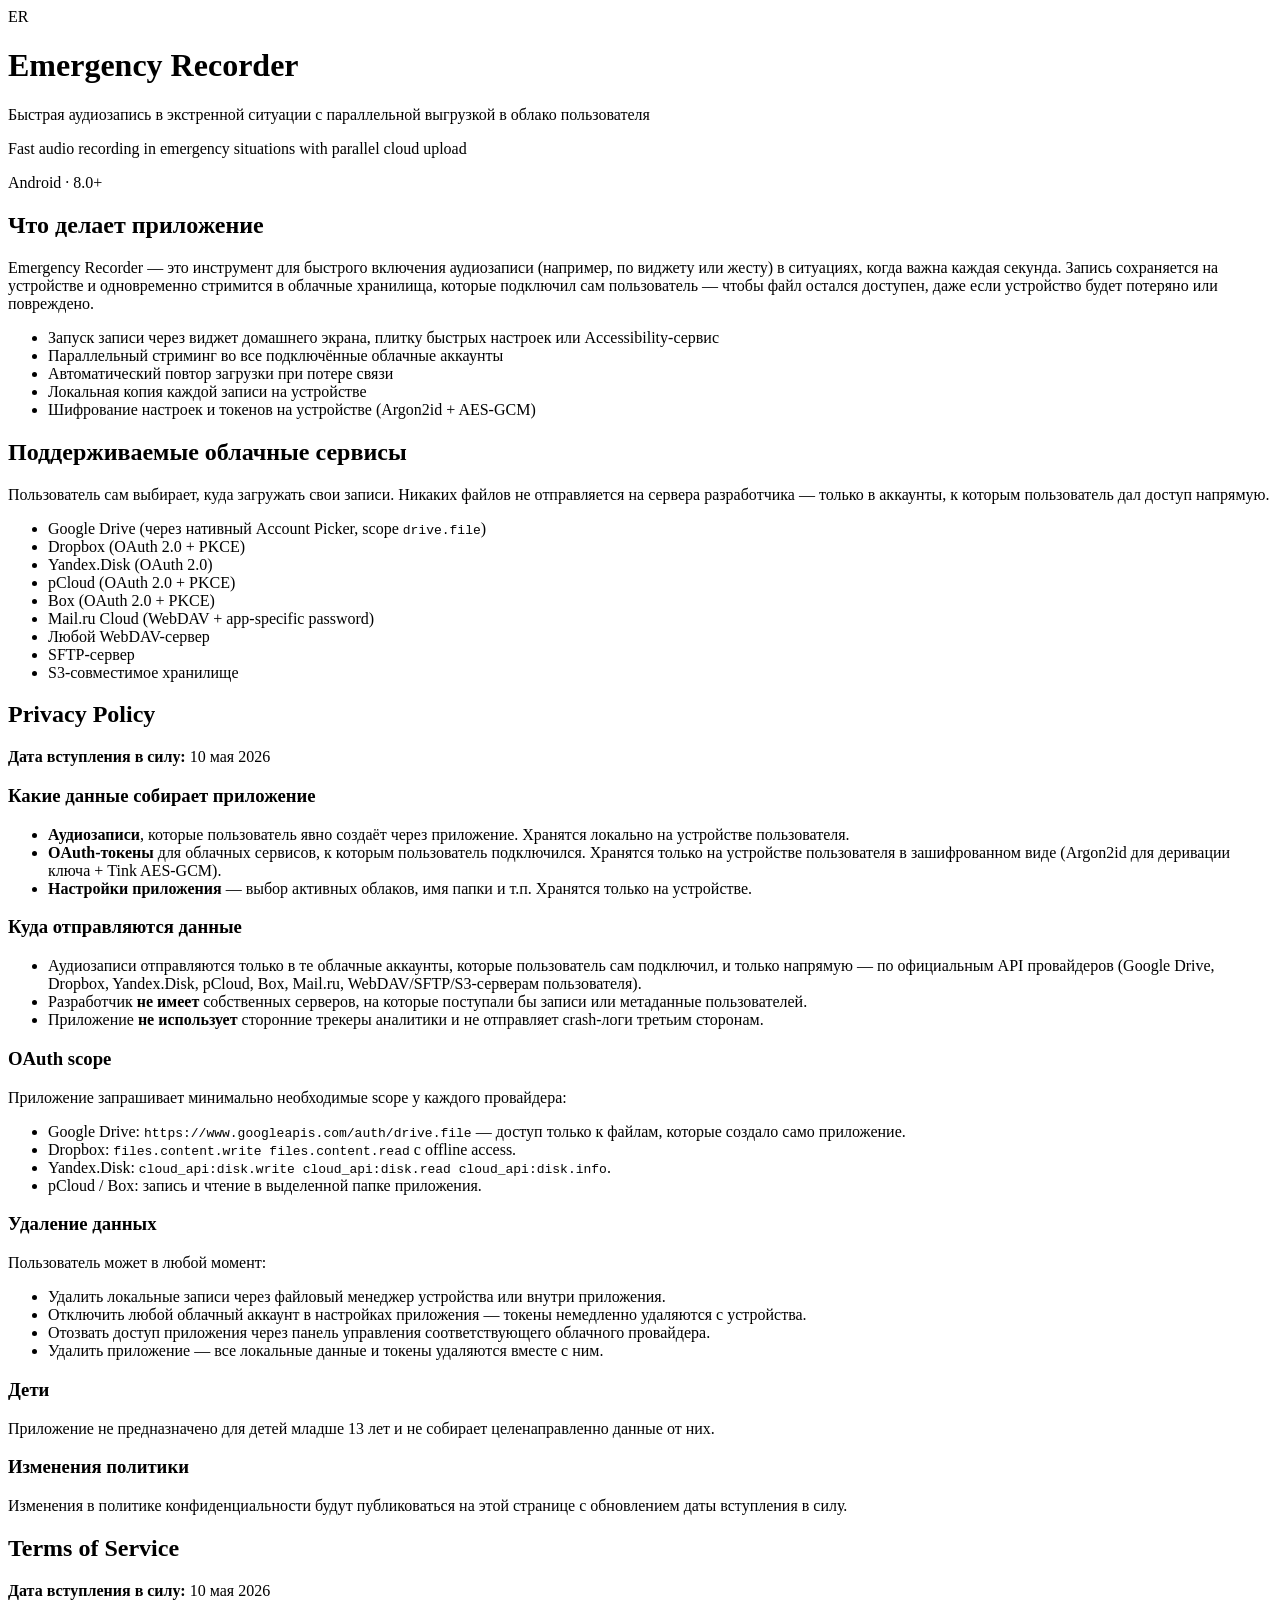
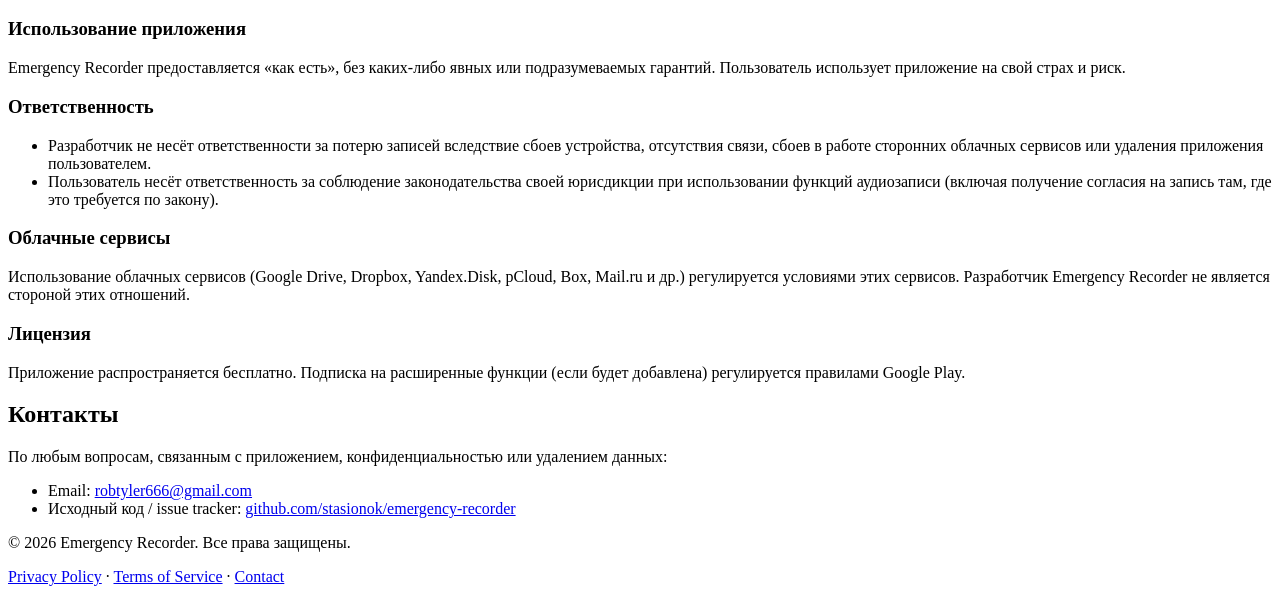
==== index.html @ 7aef54a2 "Add landing page" ====
<!doctype html>
<html lang="ru">
<head>
<meta charset="utf-8">
<meta name="viewport" content="width=device-width, initial-scale=1">
<title>Emergency Recorder — Android app for safety audio recording</title>
<meta name="description" content="Emergency Recorder — приложение для Android, которое мгновенно начинает аудиозапись и параллельно загружает её в выбранные облачные сервисы пользователя.">
<link rel="stylesheet" href="style.css">
</head>
<body>

<header class="hero">
  <div class="container">
    <div class="logo-block">
      <div class="logo-placeholder" aria-hidden="true">ER</div>
      <h1>Emergency Recorder</h1>
    </div>
    <p class="tagline">Быстрая аудиозапись в экстренной ситуации с параллельной выгрузкой в облако пользователя</p>
    <p class="tagline-en">Fast audio recording in emergency situations with parallel cloud upload</p>
    <p class="platform">Android · 8.0+</p>
  </div>
</header>

<main class="container">

<section id="overview">
  <h2>Что делает приложение</h2>
  <p>Emergency Recorder — это инструмент для быстрого включения аудиозаписи (например, по виджету или жесту) в ситуациях, когда важна каждая секунда. Запись сохраняется на устройстве и одновременно стримится в облачные хранилища, которые подключил сам пользователь — чтобы файл остался доступен, даже если устройство будет потеряно или повреждено.</p>
  <ul class="features">
    <li>Запуск записи через виджет домашнего экрана, плитку быстрых настроек или Accessibility-сервис</li>
    <li>Параллельный стриминг во все подключённые облачные аккаунты</li>
    <li>Автоматический повтор загрузки при потере связи</li>
    <li>Локальная копия каждой записи на устройстве</li>
    <li>Шифрование настроек и токенов на устройстве (Argon2id + AES-GCM)</li>
  </ul>
</section>

<section id="cloud-providers">
  <h2>Поддерживаемые облачные сервисы</h2>
  <p>Пользователь сам выбирает, куда загружать свои записи. Никаких файлов не отправляется на сервера разработчика — только в аккаунты, к которым пользователь дал доступ напрямую.</p>
  <ul class="providers">
    <li>Google Drive (через нативный Account Picker, scope <code>drive.file</code>)</li>
    <li>Dropbox (OAuth 2.0 + PKCE)</li>
    <li>Yandex.Disk (OAuth 2.0)</li>
    <li>pCloud (OAuth 2.0 + PKCE)</li>
    <li>Box (OAuth 2.0 + PKCE)</li>
    <li>Mail.ru Cloud (WebDAV + app-specific password)</li>
    <li>Любой WebDAV-сервер</li>
    <li>SFTP-сервер</li>
    <li>S3-совместимое хранилище</li>
  </ul>
</section>

<section id="privacy">
  <h2>Privacy Policy</h2>
  <p><strong>Дата вступления в силу:</strong> 10 мая 2026</p>

  <h3>Какие данные собирает приложение</h3>
  <ul>
    <li><strong>Аудиозаписи</strong>, которые пользователь явно создаёт через приложение. Хранятся локально на устройстве пользователя.</li>
    <li><strong>OAuth-токены</strong> для облачных сервисов, к которым пользователь подключился. Хранятся только на устройстве пользователя в зашифрованном виде (Argon2id для деривации ключа + Tink AES-GCM).</li>
    <li><strong>Настройки приложения</strong> — выбор активных облаков, имя папки и т.п. Хранятся только на устройстве.</li>
  </ul>

  <h3>Куда отправляются данные</h3>
  <ul>
    <li>Аудиозаписи отправляются только в те облачные аккаунты, которые пользователь сам подключил, и только напрямую — по официальным API провайдеров (Google Drive, Dropbox, Yandex.Disk, pCloud, Box, Mail.ru, WebDAV/SFTP/S3-серверам пользователя).</li>
    <li>Разработчик <strong>не имеет</strong> собственных серверов, на которые поступали бы записи или метаданные пользователей.</li>
    <li>Приложение <strong>не использует</strong> сторонние трекеры аналитики и не отправляет crash-логи третьим сторонам.</li>
  </ul>

  <h3>OAuth scope</h3>
  <p>Приложение запрашивает минимально необходимые scope у каждого провайдера:</p>
  <ul>
    <li>Google Drive: <code>https://www.googleapis.com/auth/drive.file</code> — доступ только к файлам, которые создало само приложение.</li>
    <li>Dropbox: <code>files.content.write files.content.read</code> с offline access.</li>
    <li>Yandex.Disk: <code>cloud_api:disk.write cloud_api:disk.read cloud_api:disk.info</code>.</li>
    <li>pCloud / Box: запись и чтение в выделенной папке приложения.</li>
  </ul>

  <h3>Удаление данных</h3>
  <p>Пользователь может в любой момент:</p>
  <ul>
    <li>Удалить локальные записи через файловый менеджер устройства или внутри приложения.</li>
    <li>Отключить любой облачный аккаунт в настройках приложения — токены немедленно удаляются с устройства.</li>
    <li>Отозвать доступ приложения через панель управления соответствующего облачного провайдера.</li>
    <li>Удалить приложение — все локальные данные и токены удаляются вместе с ним.</li>
  </ul>

  <h3>Дети</h3>
  <p>Приложение не предназначено для детей младше 13 лет и не собирает целенаправленно данные от них.</p>

  <h3>Изменения политики</h3>
  <p>Изменения в политике конфиденциальности будут публиковаться на этой странице с обновлением даты вступления в силу.</p>
</section>

<section id="terms">
  <h2>Terms of Service</h2>
  <p><strong>Дата вступления в силу:</strong> 10 мая 2026</p>

  <h3>Использование приложения</h3>
  <p>Emergency Recorder предоставляется «как есть», без каких-либо явных или подразумеваемых гарантий. Пользователь использует приложение на свой страх и риск.</p>

  <h3>Ответственность</h3>
  <ul>
    <li>Разработчик не несёт ответственности за потерю записей вследствие сбоев устройства, отсутствия связи, сбоев в работе сторонних облачных сервисов или удаления приложения пользователем.</li>
    <li>Пользователь несёт ответственность за соблюдение законодательства своей юрисдикции при использовании функций аудиозаписи (включая получение согласия на запись там, где это требуется по закону).</li>
  </ul>

  <h3>Облачные сервисы</h3>
  <p>Использование облачных сервисов (Google Drive, Dropbox, Yandex.Disk, pCloud, Box, Mail.ru и др.) регулируется условиями этих сервисов. Разработчик Emergency Recorder не является стороной этих отношений.</p>

  <h3>Лицензия</h3>
  <p>Приложение распространяется бесплатно. Подписка на расширенные функции (если будет добавлена) регулируется правилами Google Play.</p>
</section>

<section id="contact">
  <h2>Контакты</h2>
  <p>По любым вопросам, связанным с приложением, конфиденциальностью или удалением данных:</p>
  <ul>
    <li>Email: <a href="mailto:robtyler666@gmail.com">robtyler666@gmail.com</a></li>
    <li>Исходный код / issue tracker: <a href="https://github.com/stasionok/emergency-recorder">github.com/stasionok/emergency-recorder</a></li>
  </ul>
</section>

</main>

<footer>
  <div class="container">
    <p>© 2026 Emergency Recorder. Все права защищены.</p>
    <p><a href="#privacy">Privacy Policy</a> · <a href="#terms">Terms of Service</a> · <a href="#contact">Contact</a></p>
  </div>
</footer>

</body>
</html>
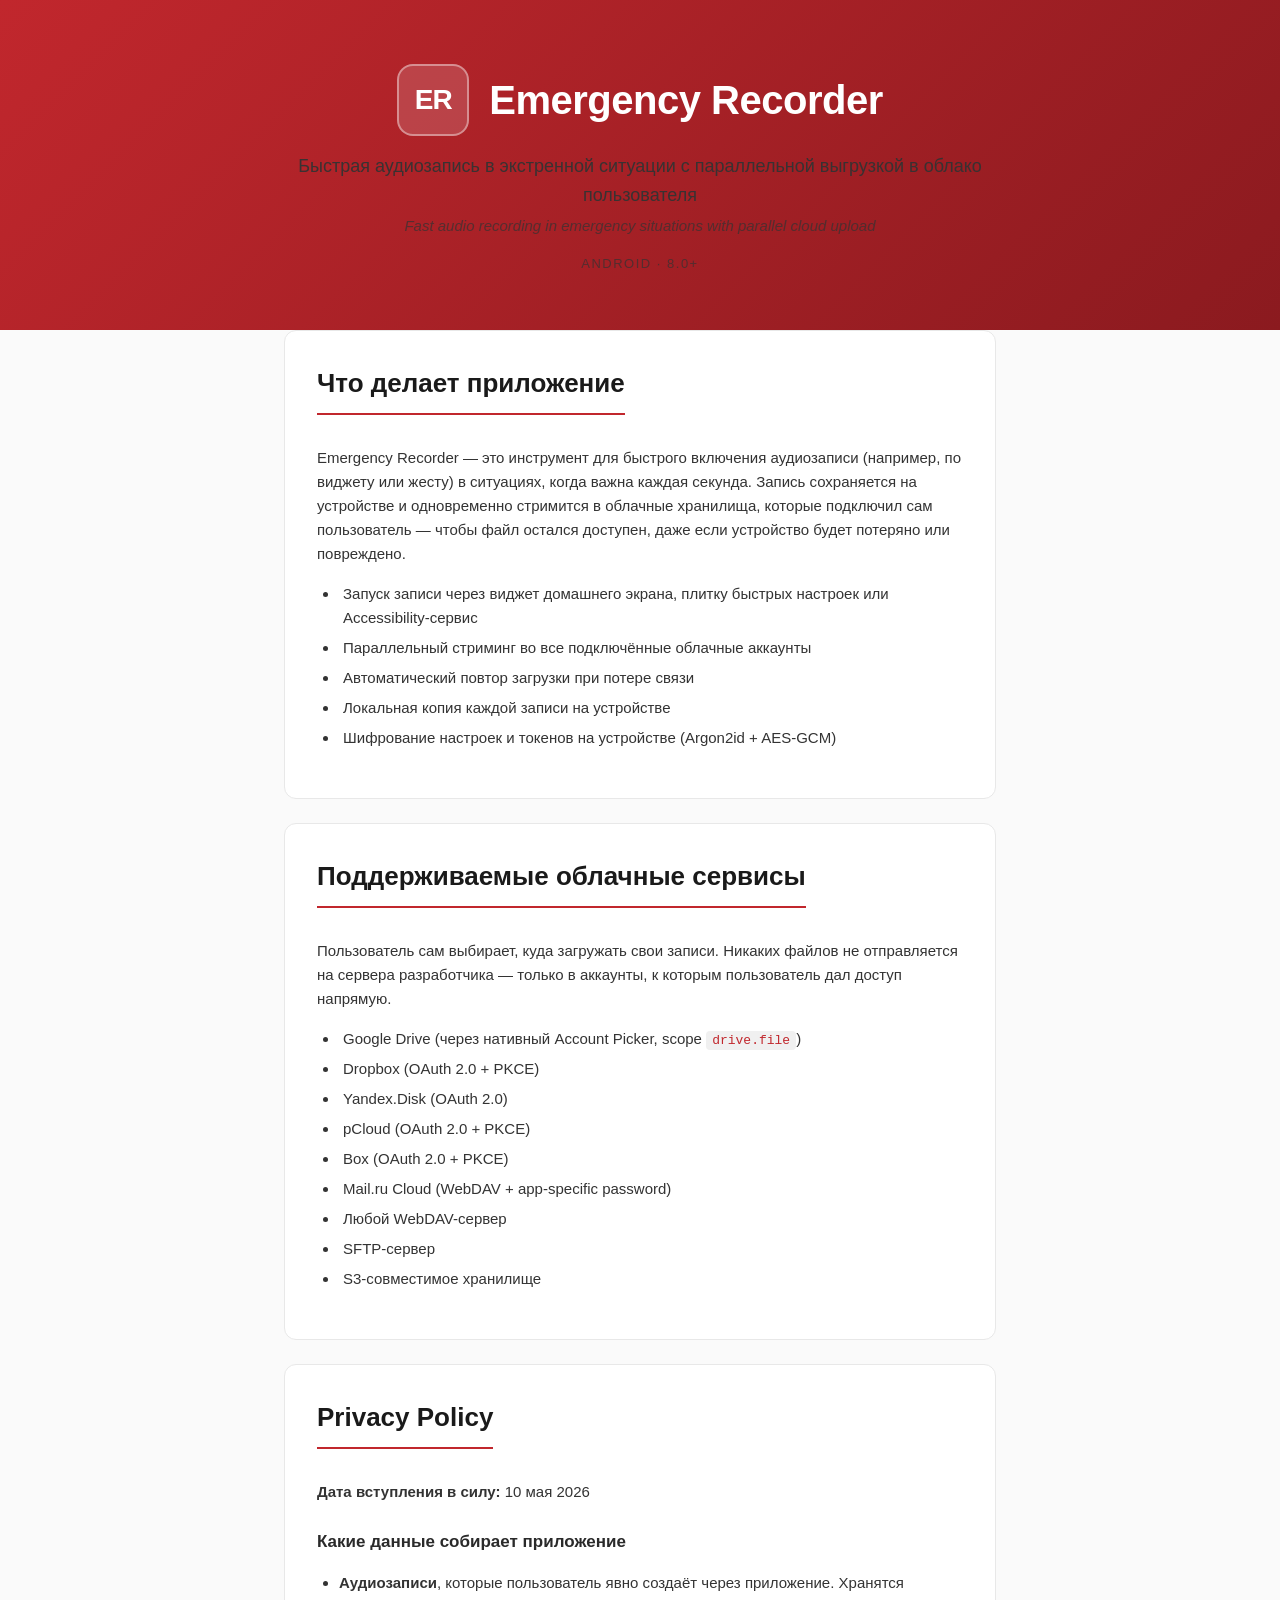
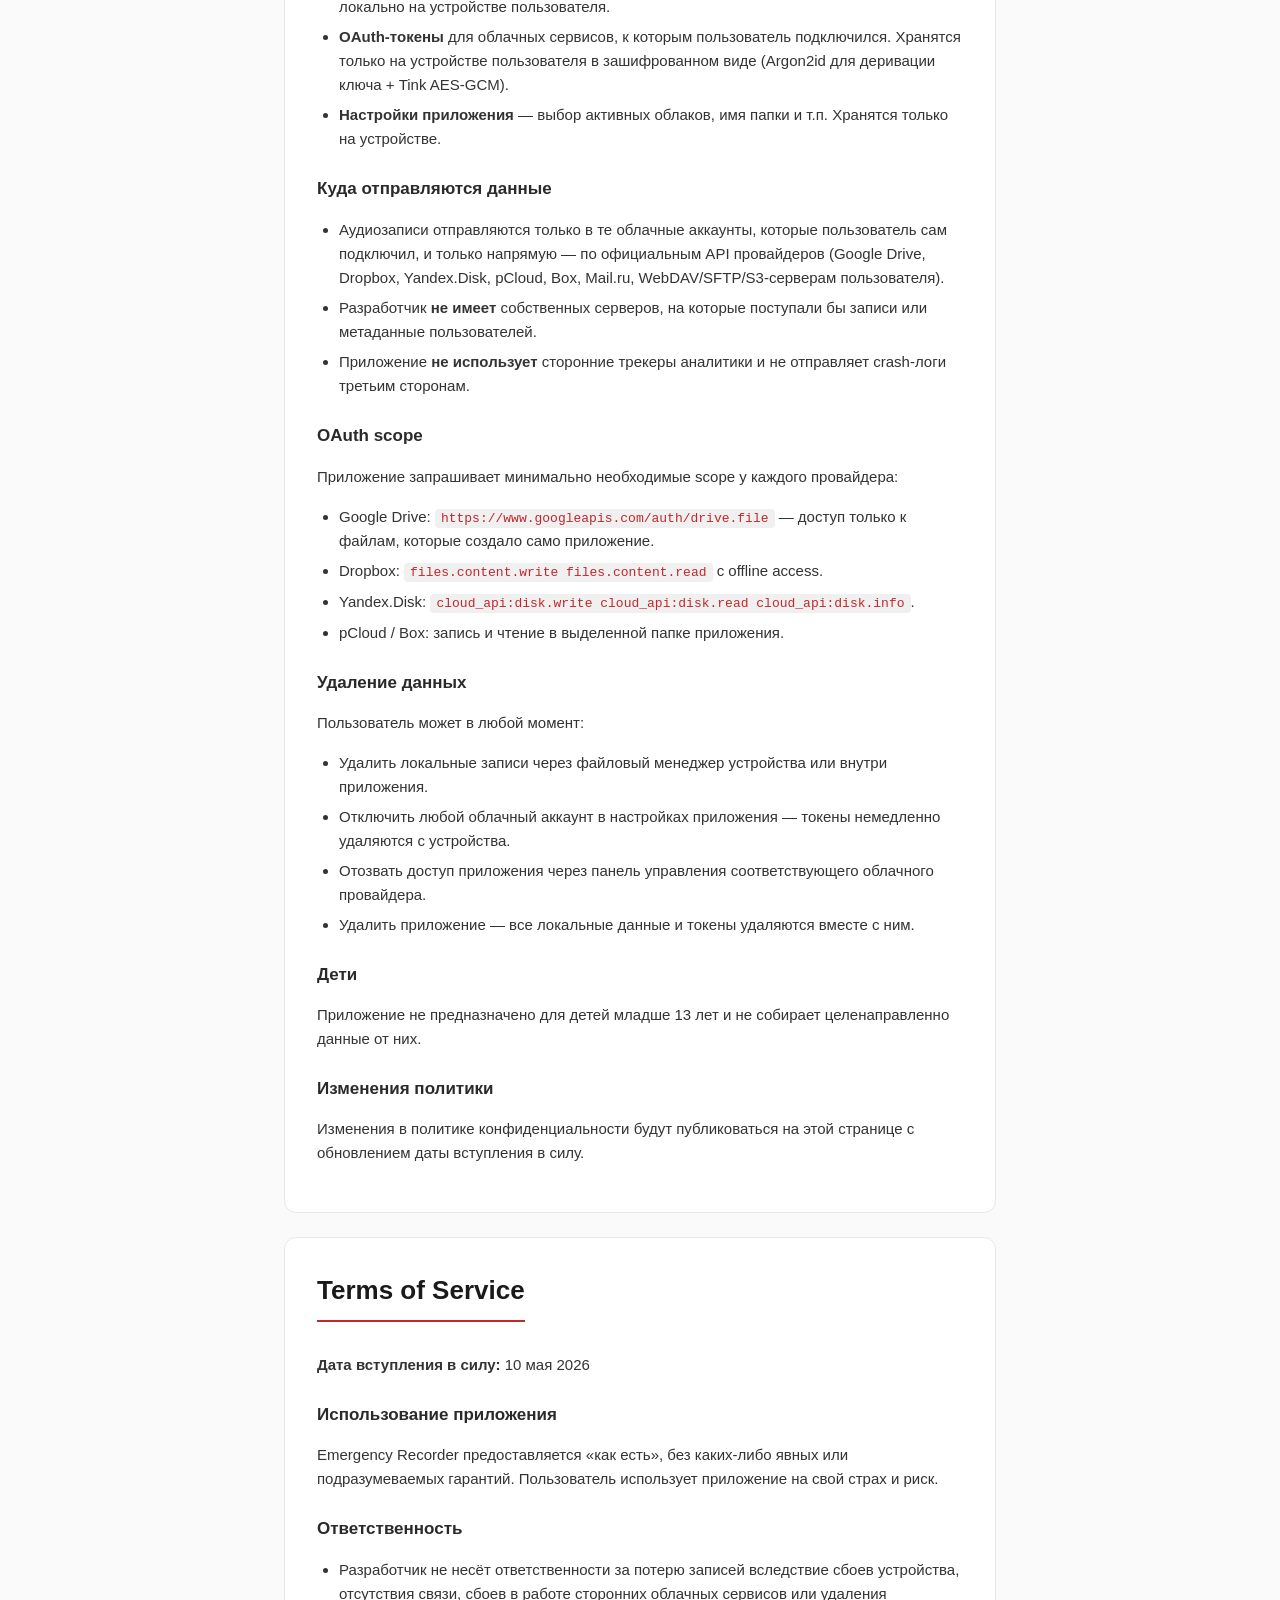
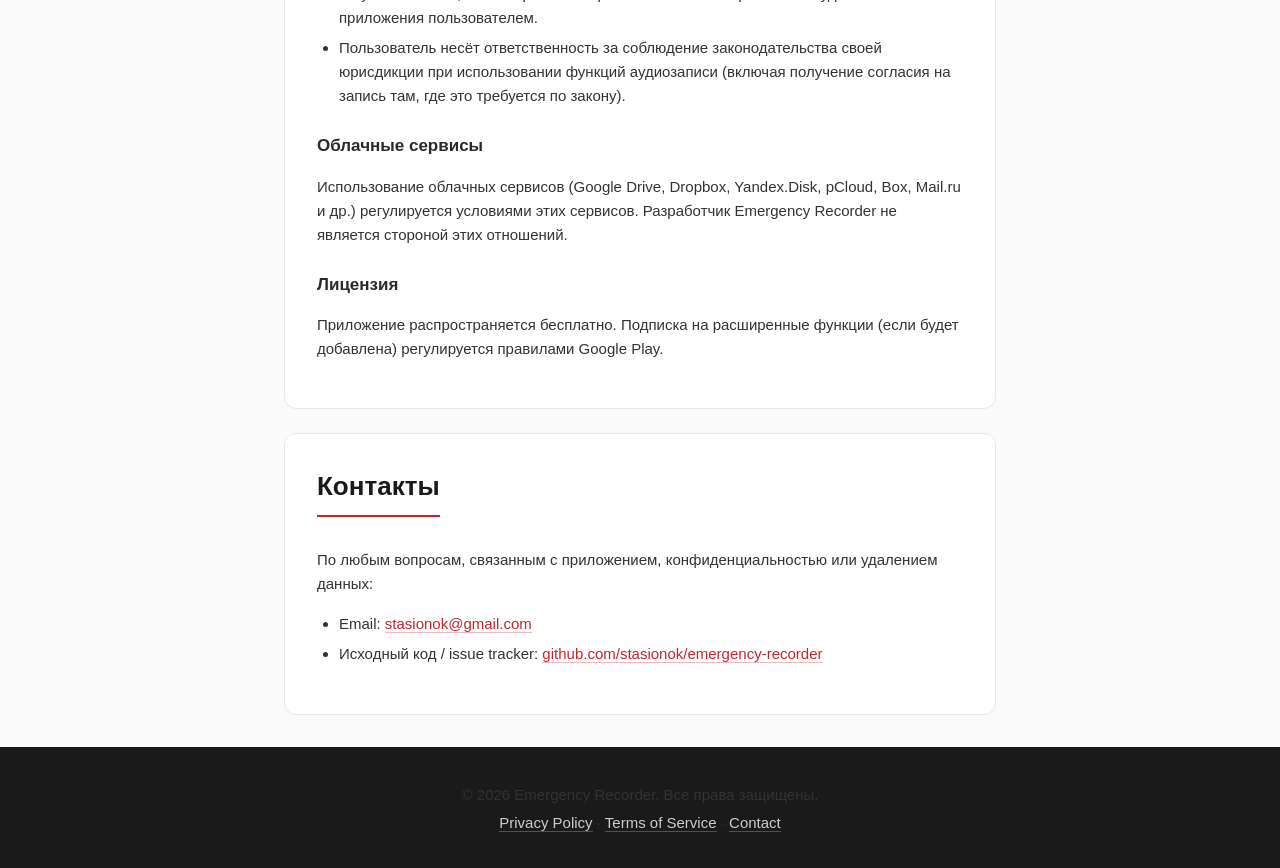
==== commit ff3a20e8: "fix email" ====
--- a/index.html
+++ b/index.html
@@ -118,7 +118,7 @@
   <h2>Контакты</h2>
   <p>По любым вопросам, связанным с приложением, конфиденциальностью или удалением данных:</p>
   <ul>
-    <li>Email: <a href="mailto:robtyler666@gmail.com">robtyler666@gmail.com</a></li>
+    <li>Email: <a href="mailto:stasionok@gmail.com">stasionok@gmail.com</a></li>
     <li>Исходный код / issue tracker: <a href="https://github.com/stasionok/emergency-recorder">github.com/stasionok/emergency-recorder</a></li>
   </ul>
 </section>
--- a/style.css
+++ b/style.css
@@ -0,0 +1,190 @@
+* { box-sizing: border-box; }
+
+html, body {
+  margin: 0;
+  padding: 0;
+  font-family: -apple-system, BlinkMacSystemFont, "Segoe UI", Roboto, "Helvetica Neue", Arial, sans-serif;
+  font-size: 16px;
+  line-height: 1.6;
+  color: #1a1a1a;
+  background: #fafafa;
+}
+
+.container {
+  max-width: 760px;
+  margin: 0 auto;
+  padding: 0 24px;
+}
+
+/* Hero */
+.hero {
+  background: linear-gradient(135deg, #c1272d 0%, #8b1a1f 100%);
+  color: #fff;
+  padding: 64px 0 56px;
+  text-align: center;
+}
+
+.logo-block {
+  display: flex;
+  align-items: center;
+  justify-content: center;
+  gap: 20px;
+  margin-bottom: 16px;
+}
+
+.logo-placeholder {
+  width: 72px;
+  height: 72px;
+  border-radius: 16px;
+  background: rgba(255, 255, 255, 0.15);
+  border: 2px solid rgba(255, 255, 255, 0.4);
+  display: flex;
+  align-items: center;
+  justify-content: center;
+  font-size: 28px;
+  font-weight: 700;
+  letter-spacing: -1px;
+}
+
+.hero h1 {
+  margin: 0;
+  font-size: 40px;
+  font-weight: 700;
+  letter-spacing: -0.5px;
+}
+
+.tagline {
+  margin: 0 0 4px;
+  font-size: 18px;
+  opacity: 0.95;
+}
+
+.tagline-en {
+  margin: 0 0 16px;
+  font-size: 15px;
+  opacity: 0.7;
+  font-style: italic;
+}
+
+.platform {
+  margin: 0;
+  font-size: 13px;
+  text-transform: uppercase;
+  letter-spacing: 1.5px;
+  opacity: 0.7;
+}
+
+/* Sections */
+main {
+  padding: 48px 0 32px;
+}
+
+section {
+  background: #fff;
+  border: 1px solid #e8e8e8;
+  border-radius: 12px;
+  padding: 32px;
+  margin-bottom: 24px;
+}
+
+h2 {
+  margin: 0 0 16px;
+  font-size: 26px;
+  font-weight: 600;
+  color: #1a1a1a;
+  border-bottom: 2px solid #c1272d;
+  padding-bottom: 8px;
+  display: inline-block;
+}
+
+h3 {
+  margin: 24px 0 8px;
+  font-size: 17px;
+  font-weight: 600;
+  color: #2a2a2a;
+}
+
+p, li {
+  font-size: 15px;
+  color: #333;
+}
+
+ul {
+  padding-left: 22px;
+}
+
+li {
+  margin-bottom: 6px;
+}
+
+code {
+  background: #f0f0f0;
+  padding: 2px 6px;
+  border-radius: 4px;
+  font-family: "SF Mono", Menlo, Consolas, monospace;
+  font-size: 13px;
+  color: #c1272d;
+}
+
+a {
+  color: #c1272d;
+  text-decoration: none;
+  border-bottom: 1px solid rgba(193, 39, 45, 0.3);
+  transition: border-color 0.15s;
+}
+
+a:hover {
+  border-bottom-color: #c1272d;
+}
+
+.features li,
+.providers li {
+  padding-left: 4px;
+}
+
+/* Footer */
+footer {
+  background: #1a1a1a;
+  color: #999;
+  padding: 32px 0;
+  margin-top: 32px;
+  text-align: center;
+  font-size: 14px;
+}
+
+footer a {
+  color: #ccc;
+  border-bottom-color: rgba(204, 204, 204, 0.3);
+}
+
+footer a:hover {
+  border-bottom-color: #ccc;
+}
+
+footer p {
+  margin: 4px 0;
+}
+
+/* Responsive */
+@media (max-width: 640px) {
+  .hero {
+    padding: 48px 0 40px;
+  }
+  .hero h1 {
+    font-size: 30px;
+  }
+  .tagline {
+    font-size: 16px;
+  }
+  .logo-placeholder {
+    width: 56px;
+    height: 56px;
+    font-size: 22px;
+  }
+  section {
+    padding: 24px 20px;
+  }
+  h2 {
+    font-size: 22px;
+  }
+}
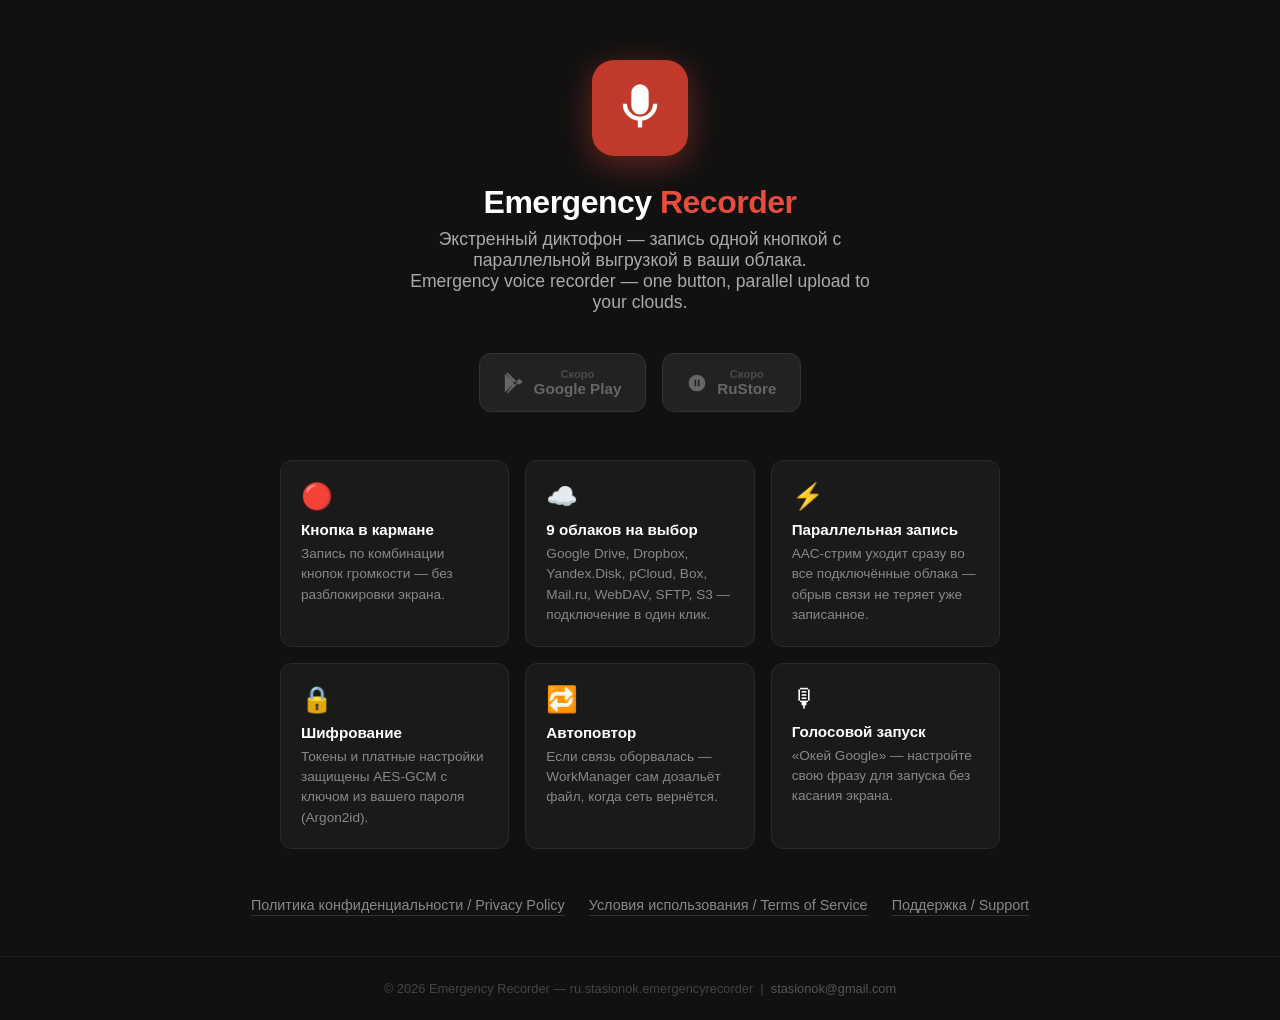
==== commit 945a4ca6: "Update landing: Emergency Recorder branding, 6 features, 9 clouds, OAuth" ====
--- a/index.html
+++ b/index.html
@@ -1,135 +1,211 @@
-<!doctype html>
+<!DOCTYPE html>
 <html lang="ru">
 <head>
-<meta charset="utf-8">
-<meta name="viewport" content="width=device-width, initial-scale=1">
-<title>Emergency Recorder — Android app for safety audio recording</title>
-<meta name="description" content="Emergency Recorder — приложение для Android, которое мгновенно начинает аудиозапись и параллельно загружает её в выбранные облачные сервисы пользователя.">
-<link rel="stylesheet" href="style.css">
+  <meta charset="UTF-8">
+  <meta name="viewport" content="width=device-width, initial-scale=1.0">
+  <title>Emergency Recorder — Экстренный диктофон с облачной выгрузкой</title>
+  <style>
+    *, *::before, *::after { box-sizing: border-box; margin: 0; padding: 0; }
+    body {
+      font-family: -apple-system, BlinkMacSystemFont, 'Segoe UI', Roboto, Helvetica, Arial, sans-serif;
+      background: #111;
+      color: #fff;
+      min-height: 100vh;
+      display: flex;
+      flex-direction: column;
+    }
+    .hero {
+      flex: 1;
+      display: flex;
+      flex-direction: column;
+      align-items: center;
+      justify-content: center;
+      padding: 60px 24px 40px;
+      text-align: center;
+    }
+    .icon {
+      width: 96px;
+      height: 96px;
+      background: #c0392b;
+      border-radius: 22px;
+      display: flex;
+      align-items: center;
+      justify-content: center;
+      margin-bottom: 28px;
+      box-shadow: 0 8px 32px rgba(192,57,43,0.5);
+    }
+    .icon svg { width: 52px; height: 52px; fill: #fff; }
+    h1 {
+      font-size: 2rem;
+      font-weight: 800;
+      letter-spacing: -0.5px;
+      margin-bottom: 8px;
+    }
+    h1 span { color: #e74c3c; }
+    .tagline {
+      font-size: 1.1rem;
+      color: #aaa;
+      margin-bottom: 40px;
+      max-width: 480px;
+    }
+    .store-buttons {
+      display: flex;
+      gap: 16px;
+      flex-wrap: wrap;
+      justify-content: center;
+      margin-bottom: 48px;
+    }
+    .store-btn {
+      display: inline-flex;
+      align-items: center;
+      gap: 10px;
+      padding: 14px 24px;
+      border-radius: 12px;
+      font-size: 0.95rem;
+      font-weight: 600;
+      text-decoration: none;
+      transition: opacity 0.2s, transform 0.15s;
+    }
+    .store-btn:hover { opacity: 0.85; transform: translateY(-2px); }
+    .store-btn.google {
+      background: #fff;
+      color: #111;
+    }
+    .store-btn.rustore {
+      background: #0066ff;
+      color: #fff;
+    }
+    .store-btn.coming-soon {
+      background: #222;
+      color: #666;
+      border: 1px solid #333;
+      cursor: default;
+    }
+    .store-btn.coming-soon:hover { opacity: 1; transform: none; }
+    .badge-label { font-size: 0.7rem; opacity: 0.6; display: block; }
+    .features {
+      display: grid;
+      grid-template-columns: repeat(auto-fit, minmax(200px, 1fr));
+      gap: 16px;
+      max-width: 720px;
+      width: 100%;
+      margin-bottom: 48px;
+    }
+    .feature {
+      background: #1a1a1a;
+      border: 1px solid #2a2a2a;
+      border-radius: 12px;
+      padding: 20px;
+      text-align: left;
+    }
+    .feature-icon { font-size: 1.6rem; margin-bottom: 10px; }
+    .feature h3 { font-size: 0.95rem; font-weight: 700; margin-bottom: 6px; }
+    .feature p { font-size: 0.85rem; color: #888; line-height: 1.5; }
+    .docs-links {
+      display: flex;
+      gap: 24px;
+      flex-wrap: wrap;
+      justify-content: center;
+    }
+    .docs-links a {
+      color: #888;
+      text-decoration: none;
+      font-size: 0.9rem;
+      border-bottom: 1px solid #333;
+      padding-bottom: 2px;
+      transition: color 0.2s;
+    }
+    .docs-links a:hover { color: #e74c3c; border-color: #e74c3c; }
+    footer {
+      padding: 24px;
+      text-align: center;
+      font-size: 0.8rem;
+      color: #444;
+      border-top: 1px solid #1e1e1e;
+    }
+    footer a { color: #555; text-decoration: none; }
+    footer a:hover { color: #aaa; }
+    @media (max-width: 480px) {
+      h1 { font-size: 1.5rem; }
+      .store-buttons { flex-direction: column; align-items: center; }
+    }
+  </style>
 </head>
 <body>
 
-<header class="hero">
-  <div class="container">
-    <div class="logo-block">
-      <div class="logo-placeholder" aria-hidden="true">ER</div>
-      <h1>Emergency Recorder</h1>
-    </div>
-    <p class="tagline">Быстрая аудиозапись в экстренной ситуации с параллельной выгрузкой в облако пользователя</p>
-    <p class="tagline-en">Fast audio recording in emergency situations with parallel cloud upload</p>
-    <p class="platform">Android · 8.0+</p>
-  </div>
-</header>
-
-<main class="container">
-
-<section id="overview">
-  <h2>Что делает приложение</h2>
-  <p>Emergency Recorder — это инструмент для быстрого включения аудиозаписи (например, по виджету или жесту) в ситуациях, когда важна каждая секунда. Запись сохраняется на устройстве и одновременно стримится в облачные хранилища, которые подключил сам пользователь — чтобы файл остался доступен, даже если устройство будет потеряно или повреждено.</p>
-  <ul class="features">
-    <li>Запуск записи через виджет домашнего экрана, плитку быстрых настроек или Accessibility-сервис</li>
-    <li>Параллельный стриминг во все подключённые облачные аккаунты</li>
-    <li>Автоматический повтор загрузки при потере связи</li>
-    <li>Локальная копия каждой записи на устройстве</li>
-    <li>Шифрование настроек и токенов на устройстве (Argon2id + AES-GCM)</li>
-  </ul>
-</section>
-
-<section id="cloud-providers">
-  <h2>Поддерживаемые облачные сервисы</h2>
-  <p>Пользователь сам выбирает, куда загружать свои записи. Никаких файлов не отправляется на сервера разработчика — только в аккаунты, к которым пользователь дал доступ напрямую.</p>
-  <ul class="providers">
-    <li>Google Drive (через нативный Account Picker, scope <code>drive.file</code>)</li>
-    <li>Dropbox (OAuth 2.0 + PKCE)</li>
-    <li>Yandex.Disk (OAuth 2.0)</li>
-    <li>pCloud (OAuth 2.0 + PKCE)</li>
-    <li>Box (OAuth 2.0 + PKCE)</li>
-    <li>Mail.ru Cloud (WebDAV + app-specific password)</li>
-    <li>Любой WebDAV-сервер</li>
-    <li>SFTP-сервер</li>
-    <li>S3-совместимое хранилище</li>
-  </ul>
-</section>
-
-<section id="privacy">
-  <h2>Privacy Policy</h2>
-  <p><strong>Дата вступления в силу:</strong> 10 мая 2026</p>
-
-  <h3>Какие данные собирает приложение</h3>
-  <ul>
-    <li><strong>Аудиозаписи</strong>, которые пользователь явно создаёт через приложение. Хранятся локально на устройстве пользователя.</li>
-    <li><strong>OAuth-токены</strong> для облачных сервисов, к которым пользователь подключился. Хранятся только на устройстве пользователя в зашифрованном виде (Argon2id для деривации ключа + Tink AES-GCM).</li>
-    <li><strong>Настройки приложения</strong> — выбор активных облаков, имя папки и т.п. Хранятся только на устройстве.</li>
-  </ul>
-
-  <h3>Куда отправляются данные</h3>
-  <ul>
-    <li>Аудиозаписи отправляются только в те облачные аккаунты, которые пользователь сам подключил, и только напрямую — по официальным API провайдеров (Google Drive, Dropbox, Yandex.Disk, pCloud, Box, Mail.ru, WebDAV/SFTP/S3-серверам пользователя).</li>
-    <li>Разработчик <strong>не имеет</strong> собственных серверов, на которые поступали бы записи или метаданные пользователей.</li>
-    <li>Приложение <strong>не использует</strong> сторонние трекеры аналитики и не отправляет crash-логи третьим сторонам.</li>
-  </ul>
-
-  <h3>OAuth scope</h3>
-  <p>Приложение запрашивает минимально необходимые scope у каждого провайдера:</p>
-  <ul>
-    <li>Google Drive: <code>https://www.googleapis.com/auth/drive.file</code> — доступ только к файлам, которые создало само приложение.</li>
-    <li>Dropbox: <code>files.content.write files.content.read</code> с offline access.</li>
-    <li>Yandex.Disk: <code>cloud_api:disk.write cloud_api:disk.read cloud_api:disk.info</code>.</li>
-    <li>pCloud / Box: запись и чтение в выделенной папке приложения.</li>
-  </ul>
-
-  <h3>Удаление данных</h3>
-  <p>Пользователь может в любой момент:</p>
-  <ul>
-    <li>Удалить локальные записи через файловый менеджер устройства или внутри приложения.</li>
-    <li>Отключить любой облачный аккаунт в настройках приложения — токены немедленно удаляются с устройства.</li>
-    <li>Отозвать доступ приложения через панель управления соответствующего облачного провайдера.</li>
-    <li>Удалить приложение — все локальные данные и токены удаляются вместе с ним.</li>
-  </ul>
-
-  <h3>Дети</h3>
-  <p>Приложение не предназначено для детей младше 13 лет и не собирает целенаправленно данные от них.</p>
-
-  <h3>Изменения политики</h3>
-  <p>Изменения в политике конфиденциальности будут публиковаться на этой странице с обновлением даты вступления в силу.</p>
-</section>
-
-<section id="terms">
-  <h2>Terms of Service</h2>
-  <p><strong>Дата вступления в силу:</strong> 10 мая 2026</p>
-
-  <h3>Использование приложения</h3>
-  <p>Emergency Recorder предоставляется «как есть», без каких-либо явных или подразумеваемых гарантий. Пользователь использует приложение на свой страх и риск.</p>
-
-  <h3>Ответственность</h3>
-  <ul>
-    <li>Разработчик не несёт ответственности за потерю записей вследствие сбоев устройства, отсутствия связи, сбоев в работе сторонних облачных сервисов или удаления приложения пользователем.</li>
-    <li>Пользователь несёт ответственность за соблюдение законодательства своей юрисдикции при использовании функций аудиозаписи (включая получение согласия на запись там, где это требуется по закону).</li>
-  </ul>
-
-  <h3>Облачные сервисы</h3>
-  <p>Использование облачных сервисов (Google Drive, Dropbox, Yandex.Disk, pCloud, Box, Mail.ru и др.) регулируется условиями этих сервисов. Разработчик Emergency Recorder не является стороной этих отношений.</p>
-
-  <h3>Лицензия</h3>
-  <p>Приложение распространяется бесплатно. Подписка на расширенные функции (если будет добавлена) регулируется правилами Google Play.</p>
-</section>
-
-<section id="contact">
-  <h2>Контакты</h2>
-  <p>По любым вопросам, связанным с приложением, конфиденциальностью или удалением данных:</p>
-  <ul>
-    <li>Email: <a href="mailto:stasionok@gmail.com">stasionok@gmail.com</a></li>
-    <li>Исходный код / issue tracker: <a href="https://github.com/stasionok/emergency-recorder">github.com/stasionok/emergency-recorder</a></li>
-  </ul>
-</section>
-
+<main class="hero">
+  <div class="icon">
+    <!-- Microphone icon (inline SVG) -->
+    <svg viewBox="0 0 24 24" xmlns="http://www.w3.org/2000/svg">
+      <path d="M12 1a4 4 0 0 1 4 4v6a4 4 0 0 1-8 0V5a4 4 0 0 1 4-4zm-6 9a6 6 0 0 0 12 0h2a8 8 0 0 1-7 7.93V21h-2v-3.07A8 8 0 0 1 4 10h2z"/>
+    </svg>
+  </div>
+
+  <h1>Emergency <span>Recorder</span></h1>
+  <p class="tagline">Экстренный диктофон — запись одной кнопкой с параллельной выгрузкой в ваши облака.<br>Emergency voice recorder — one button, parallel upload to your clouds.</p>
+
+  <div class="store-buttons">
+    <a href="#" class="store-btn coming-soon">
+      <!-- TODO: подставить реальную ссылку после публикации -->
+      <svg width="20" height="20" viewBox="0 0 24 24" fill="currentColor"><path d="M3.18 23.76a2 2 0 0 0 2.27-.22l.1-.08 10.46-10.46-3.03-3.03L3.18 23.76zM20.47 8.7l-2.69-1.55-3.4 3.4 3.41 3.41 2.7-1.56a1.94 1.94 0 0 0 0-3.7zM1.04 1.07a2 2 0 0 0-.04.34v21.18c0 .12.01.23.04.34l.07.06L12.24 12 1.11 1.01l-.07.06zM5.45.46l10.47 10.47-3.03 3.03L2.45.73l.07-.07a2 2 0 0 1 2.93-.2z"/></svg>
+      <span>
+        <span class="badge-label">Скоро</span>
+        Google Play
+      </span>
+    </a>
+    <a href="#" class="store-btn coming-soon">
+      <!-- TODO: подставить реальную ссылку после публикации -->
+      <svg width="20" height="20" viewBox="0 0 24 24" fill="currentColor"><path d="M12 2C6.48 2 2 6.48 2 12s4.48 10 10 10 10-4.48 10-10S17.52 2 12 2zm-1 14H9V8h2v8zm4 0h-2V8h2v8z"/></svg>
+      <span>
+        <span class="badge-label">Скоро</span>
+        RuStore
+      </span>
+    </a>
+  </div>
+
+  <div class="features">
+    <div class="feature">
+      <div class="feature-icon">🔴</div>
+      <h3>Кнопка в кармане</h3>
+      <p>Запись по комбинации кнопок громкости — без разблокировки экрана.</p>
+    </div>
+    <div class="feature">
+      <div class="feature-icon">☁️</div>
+      <h3>9 облаков на выбор</h3>
+      <p>Google Drive, Dropbox, Yandex.Disk, pCloud, Box, Mail.ru, WebDAV, SFTP, S3 — подключение в один клик.</p>
+    </div>
+    <div class="feature">
+      <div class="feature-icon">⚡</div>
+      <h3>Параллельная запись</h3>
+      <p>AAC-стрим уходит сразу во все подключённые облака — обрыв связи не теряет уже записанное.</p>
+    </div>
+    <div class="feature">
+      <div class="feature-icon">🔒</div>
+      <h3>Шифрование</h3>
+      <p>Токены и платные настройки защищены AES-GCM с ключом из вашего пароля (Argon2id).</p>
+    </div>
+    <div class="feature">
+      <div class="feature-icon">🔁</div>
+      <h3>Автоповтор</h3>
+      <p>Если связь оборвалась — WorkManager сам дозальёт файл, когда сеть вернётся.</p>
+    </div>
+    <div class="feature">
+      <div class="feature-icon">🎙</div>
+      <h3>Голосовой запуск</h3>
+      <p>«Окей Google» — настройте свою фразу для запуска без касания экрана.</p>
+    </div>
+  </div>
+
+  <div class="docs-links">
+    <a href="PRIVACY_POLICY.html">Политика конфиденциальности / Privacy Policy</a>
+    <a href="TERMS.html">Условия использования / Terms of Service</a>
+    <a href="mailto:stasionok@gmail.com">Поддержка / Support</a>
+  </div>
 </main>
 
 <footer>
-  <div class="container">
-    <p>© 2026 Emergency Recorder. Все права защищены.</p>
-    <p><a href="#privacy">Privacy Policy</a> · <a href="#terms">Terms of Service</a> · <a href="#contact">Contact</a></p>
-  </div>
+  <p>&copy; 2026 Emergency Recorder &mdash; ru.stasionok.emergencyrecorder &nbsp;|&nbsp;
+  <a href="mailto:stasionok@gmail.com">stasionok@gmail.com</a></p>
 </footer>
 
 </body>
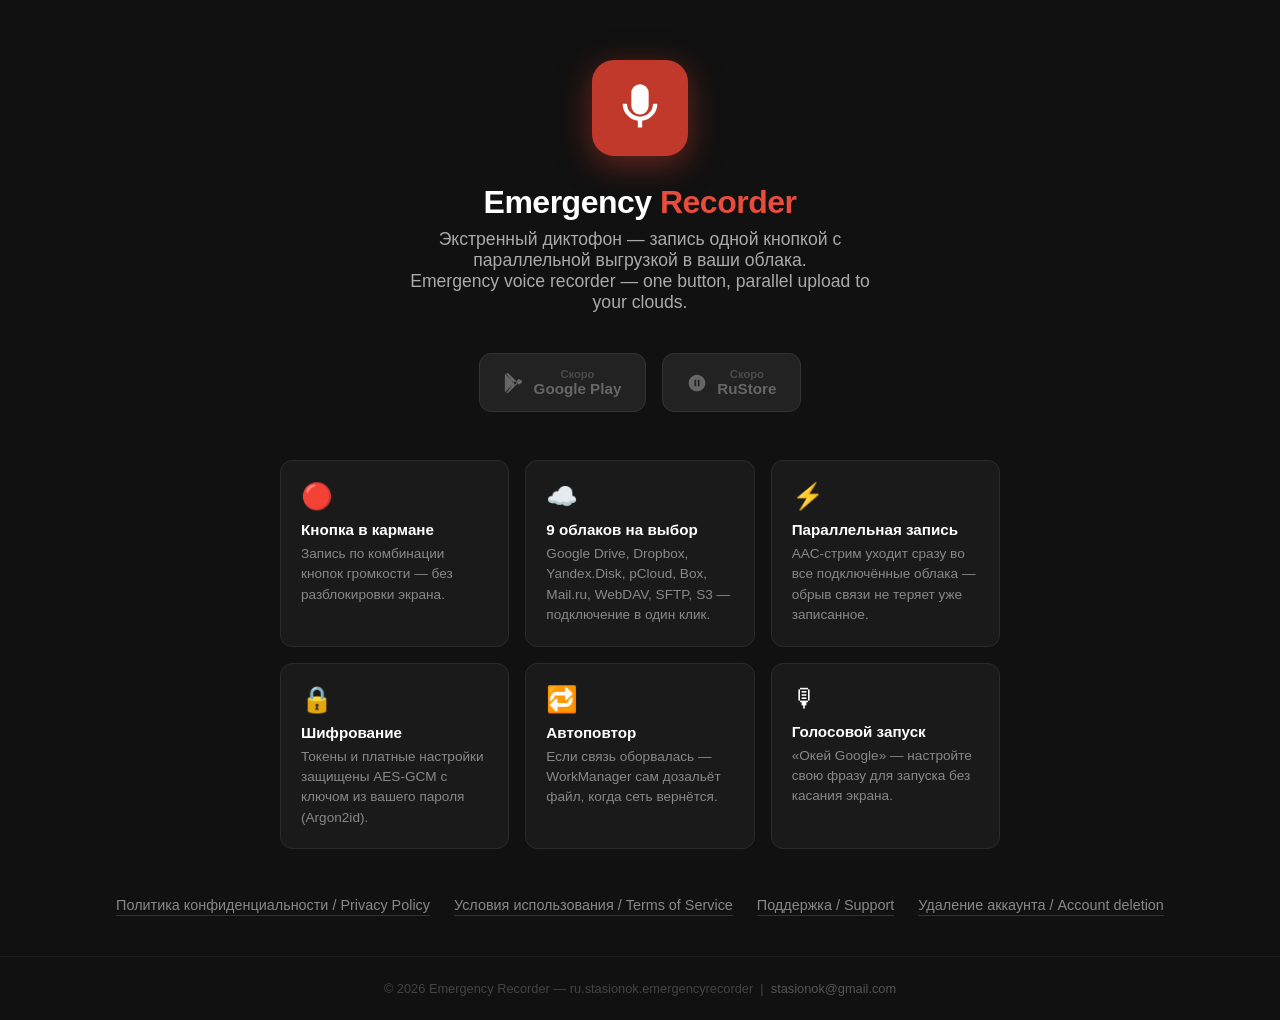
==== commit ae6e112a: "actualize" ====
--- a/index.html
+++ b/index.html
@@ -200,6 +200,7 @@
     <a href="PRIVACY_POLICY.html">Политика конфиденциальности / Privacy Policy</a>
     <a href="TERMS.html">Условия использования / Terms of Service</a>
     <a href="mailto:stasionok@gmail.com">Поддержка / Support</a>
+    <a href="PRIVACY_POLICY.html#account-deletion" onclick="window.location='PRIVACY_POLICY.html'; return false;">Удаление аккаунта / Account deletion</a>
   </div>
 </main>
 
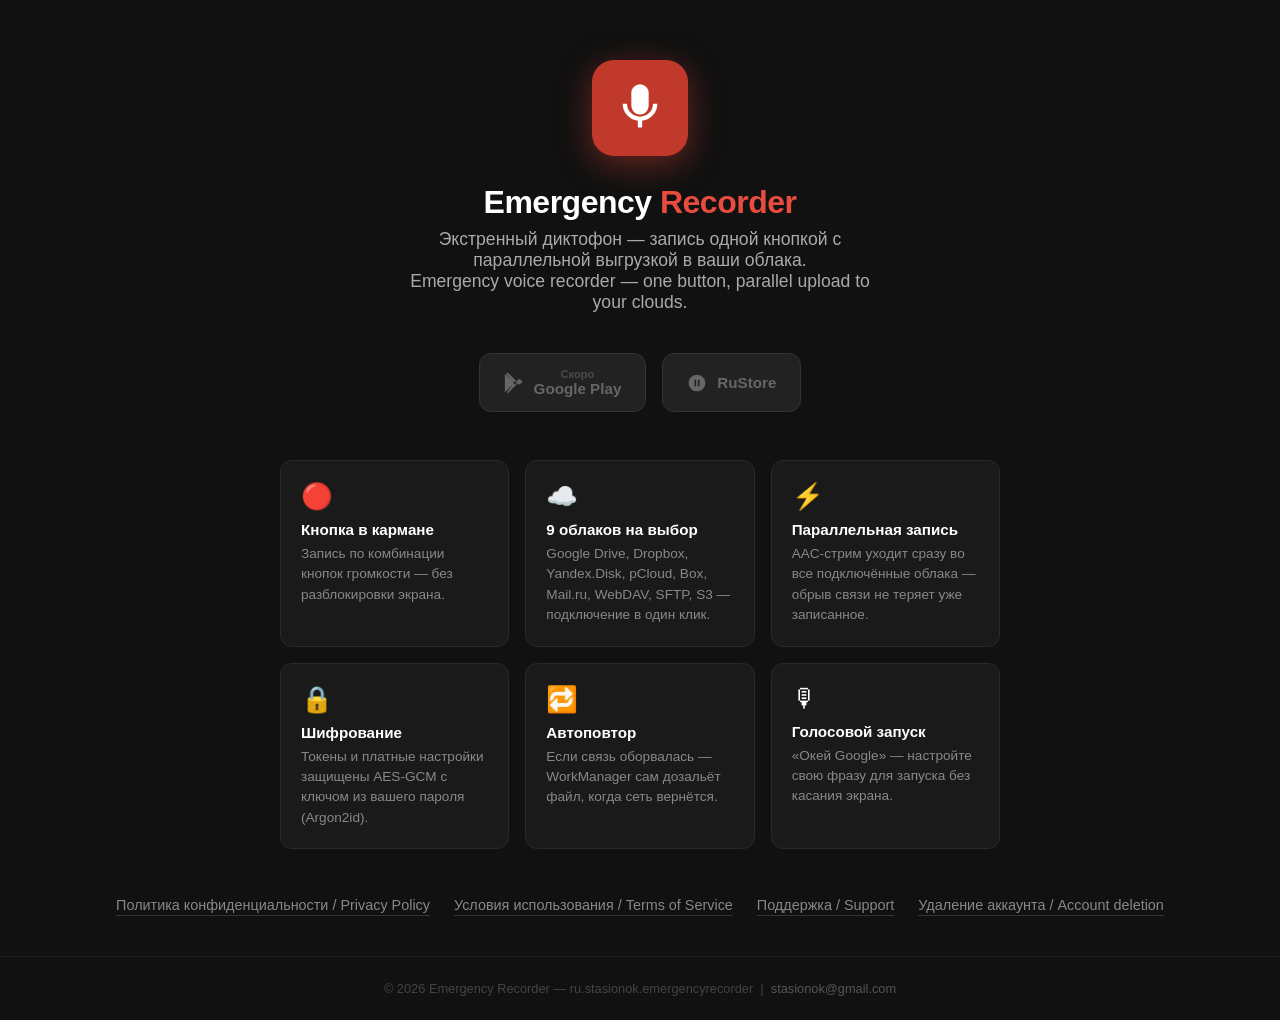
==== commit ba7987d5: "add rustore link" ====
--- a/index.html
+++ b/index.html
@@ -153,11 +153,9 @@
         Google Play
       </span>
     </a>
-    <a href="#" class="store-btn coming-soon">
-      <!-- TODO: подставить реальную ссылку после публикации -->
+    <a href="https://www.rustore.ru/catalog/app/ru.stasionok.emergencyrecorder" class="store-btn coming-soon">
       <svg width="20" height="20" viewBox="0 0 24 24" fill="currentColor"><path d="M12 2C6.48 2 2 6.48 2 12s4.48 10 10 10 10-4.48 10-10S17.52 2 12 2zm-1 14H9V8h2v8zm4 0h-2V8h2v8z"/></svg>
       <span>
-        <span class="badge-label">Скоро</span>
         RuStore
       </span>
     </a>
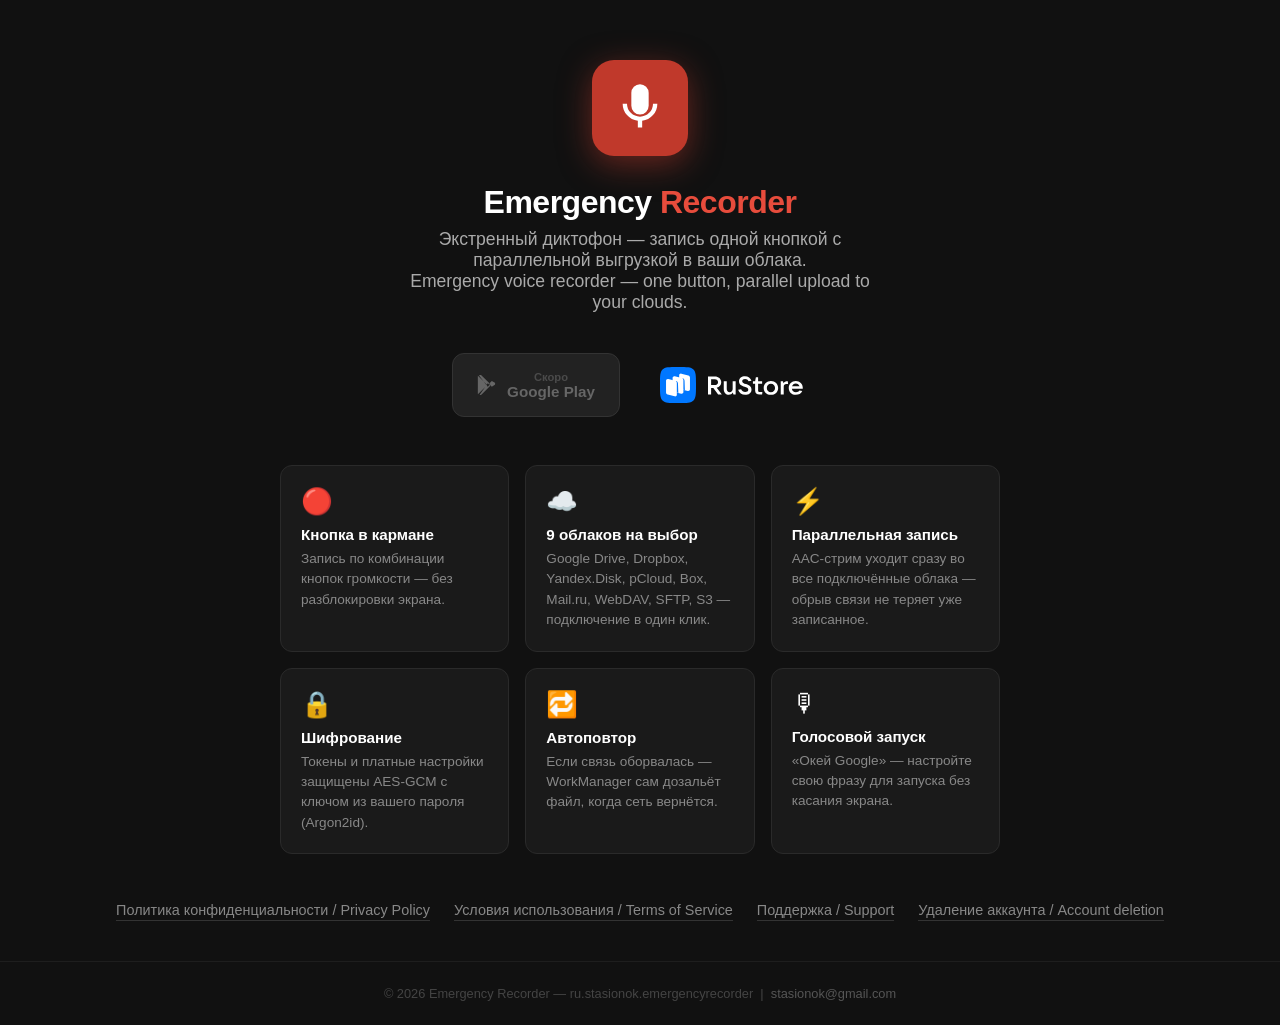
==== commit 80a7b715: "upd rustore logo" ====
--- a/index.html
+++ b/index.html
@@ -153,11 +153,22 @@
         Google Play
       </span>
     </a>
-    <a href="https://www.rustore.ru/catalog/app/ru.stasionok.emergencyrecorder" class="store-btn coming-soon">
-      <svg width="20" height="20" viewBox="0 0 24 24" fill="currentColor"><path d="M12 2C6.48 2 2 6.48 2 12s4.48 10 10 10 10-4.48 10-10S17.52 2 12 2zm-1 14H9V8h2v8zm4 0h-2V8h2v8z"/></svg>
-      <span>
-        RuStore
-      </span>
+    <a href="https://www.rustore.ru/catalog/app/ru.stasionok.emergencyrecorder" class="store-btn">
+      <svg width="144" height="36" viewBox="0 0 144 36" fill="none" xmlns="http://www.w3.org/2000/svg">
+        <path fill-rule="evenodd" clip-rule="evenodd" d="M17.28 36C9.13414 36 5.0612 36 2.5306 33.4694C-2.23137e-07 30.9388 -4.02706e-07 26.8658 -7.61841e-07 18.7199L-8.25329e-07 17.2799C-1.18446e-06 9.134 -1.36403e-06 5.06105 2.5306 2.53046C5.0612 3.59535e-06 9.13413 3.41884e-06 17.28 3.06582e-06L17.28 3.06581e-06L18.72 3.00341e-06L18.72 3.00341e-06C26.8659 2.65038e-06 30.9388 2.47387e-06 33.4694 2.53046C36 5.06105 36 9.134 36 17.2799L36 18.7199C36 26.8658 36 30.9388 33.4694 33.4694C30.9388 36 26.8659 36 18.72 36L17.28 36Z" fill="#0077FF"/>
+        <path d="M20.818 22.1855C19.8481 21.9432 19.168 21.0756 19.168 20.0805L19.168 8.35681C19.168 7.22652 20.236 6.39756 21.3377 6.67277L28.3144 8.41557C29.2843 8.65786 29.9644 9.5255 29.9644 10.5206L29.9644 22.2443C29.9644 23.3746 28.8963 24.2035 27.7947 23.9283L20.818 22.1855Z" fill="white"/>
+        <path d="M7.68519 27.5844C6.71525 27.3421 6.03516 26.4745 6.03516 25.4794L6.03516 13.7557C6.03516 12.6254 7.1032 11.7965 8.20488 12.0717L15.1815 13.8145C16.1515 14.0568 16.8316 14.9244 16.8316 15.9195L16.8316 27.6432C16.8316 28.7735 15.7635 29.6024 14.6618 29.3272L7.68519 27.5844Z" fill="white"/>
+        <path d="M14.2516 24.8852C13.2817 24.6429 12.6016 23.7753 12.6016 22.7802L12.6016 11.0565C12.6016 9.92621 13.6696 9.09724 14.7713 9.37245L21.7479 11.1153C22.7179 11.3575 23.398 12.2252 23.398 13.2203L23.398 24.944C23.398 26.0743 22.3299 26.9032 21.2283 26.628L14.2516 24.8852Z" fill="white"/>
+        <path d="M18.8164 26.0288C18.5109 25.951 18.2934 25.6808 18.2827 25.3657L17.9792 16.4124C17.8914 15.2275 17.0118 14.285 16.0926 14.0075C16.041 13.9919 15.9859 14.0129 15.9554 14.0573C15.9243 14.1024 15.9363 14.1649 15.9796 14.1984C16.2066 14.3741 16.8313 14.9475 16.8313 15.9366L16.8295 25.5253L18.8164 26.0288Z" fill="#0077FF"/>
+        <path d="M25.3828 23.3271C25.0776 23.2507 24.8599 22.9813 24.8492 22.6669L24.5456 13.7142C24.4579 12.5292 23.5782 11.5868 22.659 11.3092C22.6074 11.2937 22.5523 11.3147 22.5218 11.3591C22.4907 11.4042 22.5027 11.4666 22.546 11.5002C22.773 11.6759 23.3978 12.2493 23.3978 13.2383L23.3959 22.8303L25.3828 23.3271Z" fill="#0077FF"/>
+        <path d="M56.7238 20.6814C59.45 19.9864 61.2415 17.9013 61.2415 15.1727C61.2415 11.8005 58.5413 9.43222 54.7506 9.43222H48V27.5803H51.1156V20.9131H53.3226L58.1518 27.5803H61.8127L56.7238 20.6814ZM54.7506 12.2638C56.6978 12.2638 58.0479 13.448 58.0479 15.1727C58.0479 16.8974 56.6978 18.0815 54.7506 18.0815H51.1156V12.2638H54.7506Z" fill="#FFFFFF"/>
+        <path d="M68.8247 27.8377C70.4604 27.8377 71.9663 26.9882 72.8231 25.5724L73.4203 27.5803H75.6531V14.1945H72.6673V21.9428C72.6673 23.8477 71.3951 25.1863 69.6555 25.1863C67.9419 25.1863 66.7476 23.8477 66.7476 21.9428V14.1945H63.7618V22.2774C63.7618 25.4952 65.9427 27.8377 68.8247 27.8377Z" fill="#FFFFFF"/>
+        <path d="M85.182 27.8377C88.6352 27.8377 91.4912 25.8813 91.4912 22.6378C91.4912 19.0082 88.5054 17.9528 85.935 17.0776C83.9358 16.4083 82.1962 15.7905 82.1962 14.1687C82.1962 12.7529 83.5203 12.0064 85.0782 12.0064C86.7139 12.0064 87.8822 12.8559 88.5313 14.2974L91.4912 13.8084C90.5565 10.9767 88.1938 9.1748 84.9743 9.1748C81.651 9.1748 79.0027 11.0797 79.0027 14.3232C79.0027 17.9785 81.9885 18.9825 84.5589 19.832C86.5321 20.4755 88.2977 21.0933 88.2977 22.7408C88.2977 24.1823 86.9735 25.0061 85.208 25.0061C83.1828 25.0061 82.0923 24.0536 81.1317 22.3289L78.1199 22.8438C79.0027 25.9071 81.8067 27.8377 85.182 27.8377Z" fill="#FFFFFF"/>
+        <path d="M99.6138 25.0061C98.6012 25.0061 98.1079 24.517 98.1079 23.5131V16.7687H102.132V14.1945H98.1079V10.3332H95.875L95.122 14.1945H92.9151V16.7687H95.122V23.5131C95.122 26.1387 96.6539 27.5803 99.6138 27.5803H102.132L102.392 25.0061H99.6138Z" fill="#FFFFFF"/>
+        <path d="M110.924 27.8377C115.156 27.8377 118.142 24.9546 118.142 20.8874C118.142 16.8202 115.156 13.9371 110.924 13.9371C106.692 13.9371 103.706 16.8202 103.706 20.8874C103.706 24.9546 106.692 27.8377 110.924 27.8377ZM110.924 25.1348C108.484 25.1348 106.822 23.4101 106.822 20.8874C106.822 18.3647 108.484 16.64 110.924 16.64C113.365 16.64 115.026 18.3647 115.026 20.8874C115.026 23.4101 113.365 25.1348 110.924 25.1348Z" fill="#FFFFFF"/>
+        <path d="M123.724 27.5803V19.6775C123.724 17.9785 124.555 17.0261 126.372 17.0261H128.086L127.826 14.1945H127.255C125.671 14.1945 124.451 14.6321 123.542 16.1251L122.971 14.1945H120.738V27.5803H123.724Z" fill="#FFFFFF"/>
+        <path d="M142.778 20.7329C142.778 16.8716 139.87 13.9371 135.767 13.9371C131.665 13.9371 128.757 16.8459 128.757 20.8874C128.757 24.9289 131.665 27.8377 135.767 27.8377C138.571 27.8377 141.22 26.5249 142.232 23.9764L139.428 23.5131C138.779 24.4655 137.533 25.1348 135.949 25.1348C133.664 25.1348 132.158 23.7447 131.873 21.6854H142.726C142.752 21.4022 142.778 21.0933 142.778 20.7329ZM135.767 16.5113C137.637 16.5113 139.039 17.6954 139.532 19.3686H132.055C132.548 17.6439 133.95 16.5113 135.767 16.5113Z" fill="#FFFFFF"/>
+      </svg>
     </a>
   </div>
 
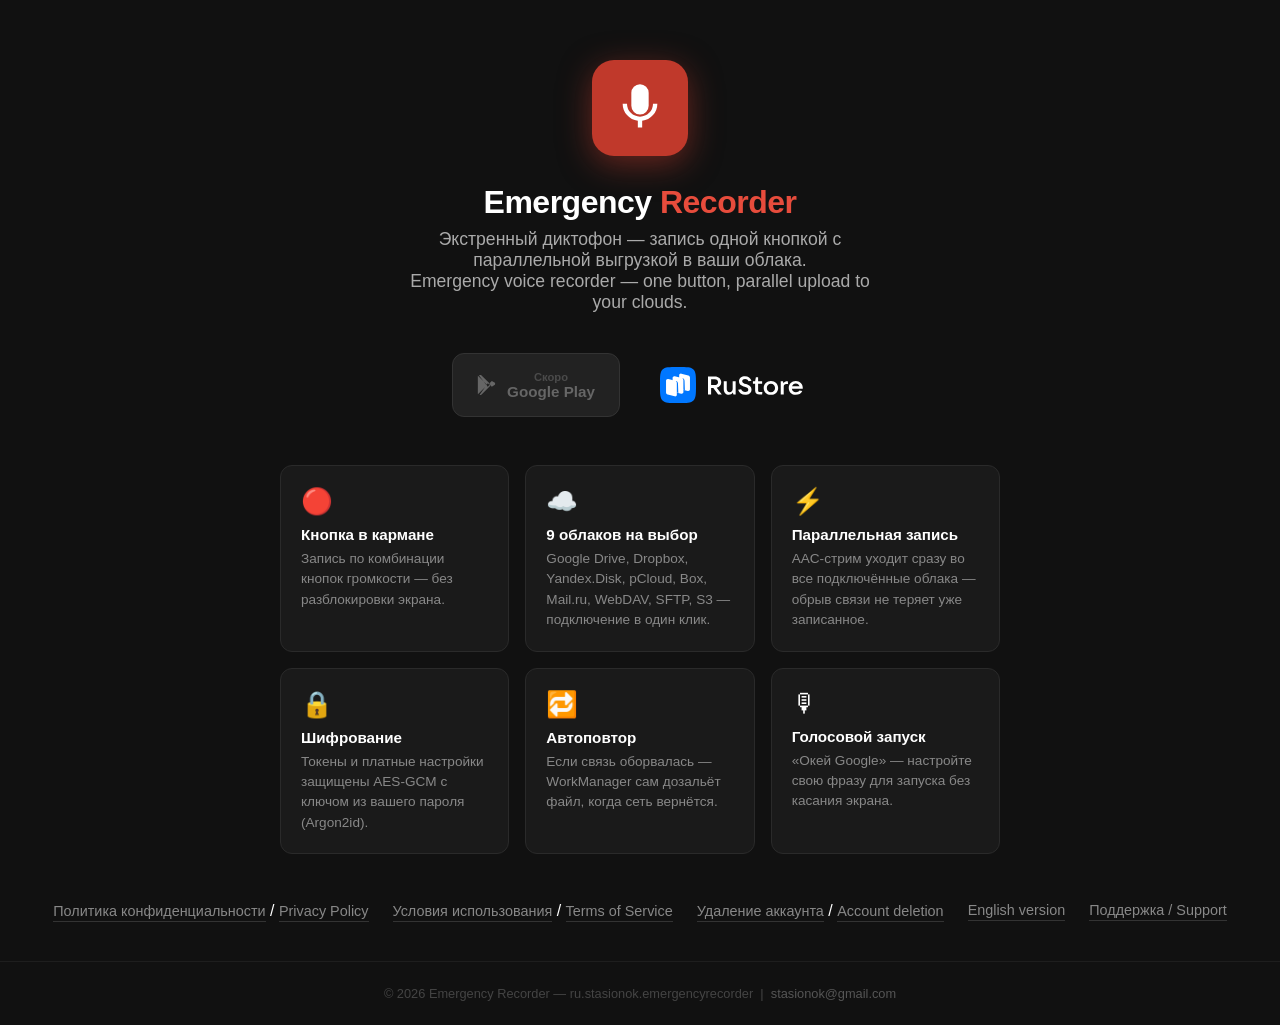
==== commit dcfb58a2: "fix canon" ====
--- a/index.html
+++ b/index.html
@@ -3,6 +3,10 @@
 <head>
   <meta charset="UTF-8">
   <meta name="viewport" content="width=device-width, initial-scale=1.0">
+  <link rel="canonical" href="https://emrec.ru/">
+  <link rel="alternate" hreflang="ru" href="https://emrec.ru/">
+  <link rel="alternate" hreflang="en" href="https://emrec.ru/index_en.html">
+  <link rel="alternate" hreflang="x-default" href="https://emrec.ru/">
   <title>Emergency Recorder — Экстренный диктофон с облачной выгрузкой</title>
   <style>
     *, *::before, *::after { box-sizing: border-box; margin: 0; padding: 0; }
@@ -205,11 +209,12 @@
     </div>
   </div>
 
-  <div class="docs-links">
-    <a href="PRIVACY_POLICY.html">Политика конфиденциальности / Privacy Policy</a>
-    <a href="TERMS.html">Условия использования / Terms of Service</a>
+  <div id="docs-ru" class="docs-links">
+   <span><a href="PRIVACY_POLICY.html">Политика конфиденциальности</a> / <a href="PRIVACY_POLICY.html?lang=en">Privacy Policy</a></span>
+    <span><a href="TERMS.html">Условия использования</a> / <a href="TERMS.html?lang=en">Terms of Service</a></span>
+    <span><a href="PRIVACY_POLICY.html#account-deletion">Удаление аккаунта</a> / <a href="PRIVACY_POLICY.html?lang=en#account-deletion-en">Account deletion</a></span>
+    <a href="index_en.html">English version</a>
     <a href="mailto:stasionok@gmail.com">Поддержка / Support</a>
-    <a href="PRIVACY_POLICY.html#account-deletion" onclick="window.location='PRIVACY_POLICY.html'; return false;">Удаление аккаунта / Account deletion</a>
   </div>
 </main>
 
